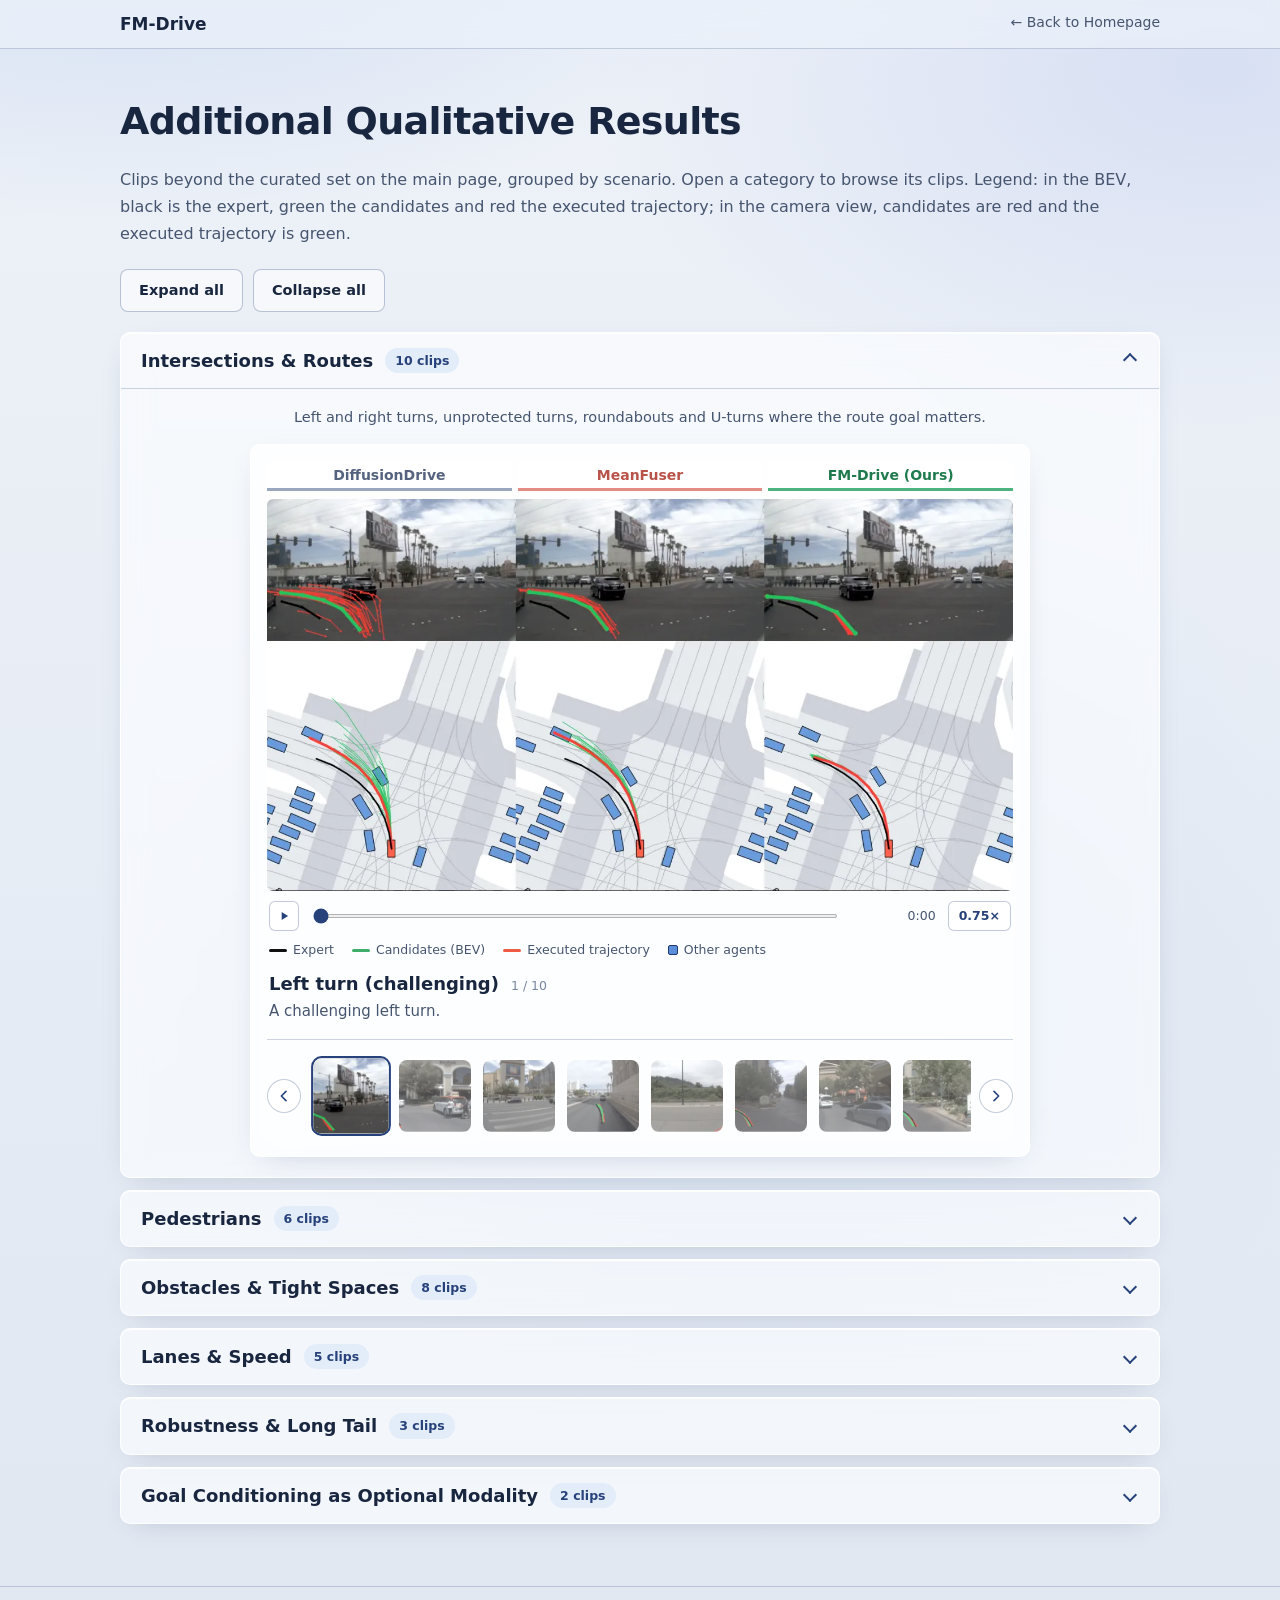
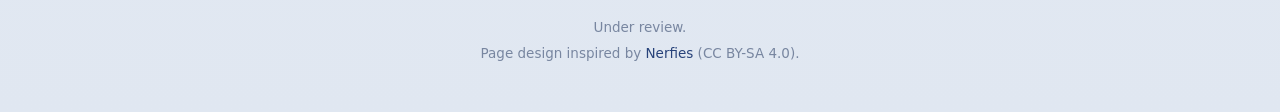
==== more.html @ 52876425 "release: project-page" ====
<!doctype html>
<html lang="en">
  <head>
    <meta charset="utf-8" />
    <meta name="viewport" content="width=device-width,initial-scale=1,viewport-fit=cover" />
    <title>More results · FM-Drive</title>
    <meta
      name="description"
      content="All additional qualitative clips for FM-Drive on NAVSIM navtest."
    />
    <meta name="author" content="Anonymous" />
    <meta name="robots" content="noindex" />
    <meta property="og:title" content="FM-Drive" />
    <meta
      property="og:description"
      content="All additional qualitative clips for FM-Drive on NAVSIM navtest."
    />
    <meta property="og:type" content="website" />
    <meta name="theme-color" content="#e3e9f3" />
    <link
      rel="icon"
      href="data:image/svg+xml,%3Csvg xmlns='http://www.w3.org/2000/svg' viewBox='0 0 32 32'%3E%3Crect width='32' height='32' rx='9' fill='%234f7fcc'/%3E%3Cpath d='M7 22c5 0 6-12 11-12 3 0 4 3 7 3' fill='none' stroke='white' stroke-width='3' stroke-linecap='round'/%3E%3C/svg%3E"
    />
    <link rel="stylesheet" href="assets/css/site.css?v=de468844" />
  </head>
  <body>
    <nav class="top">
      <div class="in">
        <a class="brand" href="index.html">FM-Drive</a>
        <div class="links"><a class="l" href="index.html">&larr; Back to Homepage</a></div>
      </div>
    </nav>
    <header class="wrap" style="padding-top: clamp(26px, 4vw, 40px)">
      <h1
        style="
          font-size: clamp(28px, 4vw, 38px);
          font-weight: 650;
          letter-spacing: -0.018em;
          margin: 0 0 12px;
        "
      >
        Additional Qualitative Results
      </h1>
      <p class="lede">
        Clips beyond the curated set on the main page, grouped by scenario. Open a category to
        browse its clips. Legend: in the BEV, black is the expert, green the candidates and red the
        executed trajectory; in the camera view, candidates are red and the executed trajectory is
        green.
      </p>
      <div class="tools">
        <button class="btn" type="button" data-acc="open">Expand all</button>
        <button class="btn" type="button" data-acc="close">Collapse all</button>
      </div>
    </header>
    <main class="wrap" style="padding-bottom: 30px">
      <details class="glass acc" open>
        <summary>
          <span class="t">Intersections &amp; Routes</span>
          <span class="cnt2">10 clips</span>
          <span class="chev"></span>
        </summary>
        <div class="accbody">
          <p class="secdesc">
            Left and right turns, unprotected turns, roundabouts and U-turns where the route goal
            matters.
          </p>
          <div class="viewer" data-sections="turns" data-more="1" data-cols="3"></div>
        </div>
      </details>
      <details class="glass acc">
        <summary>
          <span class="t">Pedestrians</span>
          <span class="cnt2">6 clips</span>
          <span class="chev"></span>
        </summary>
        <div class="accbody">
          <p class="secdesc">
            Pedestrian crossings, plus merging and cutting-in vehicles, yielding and heavy vehicles
            ahead.
          </p>
          <div class="viewer" data-sections="agents" data-more="1" data-cols="3"></div>
        </div>
      </details>
      <details class="glass acc">
        <summary>
          <span class="t">Obstacles &amp; Tight Spaces</span>
          <span class="cnt2">8 clips</span>
          <span class="chev"></span>
        </summary>
        <div class="accbody">
          <p class="secdesc">
            Avoiding parked vehicles and clutter, and threading narrow corridors.
          </p>
          <div class="viewer" data-sections="obstacles" data-more="1" data-cols="3"></div>
        </div>
      </details>
      <details class="glass acc">
        <summary>
          <span class="t">Lanes &amp; Speed</span>
          <span class="cnt2">5 clips</span>
          <span class="chev"></span>
        </summary>
        <div class="accbody">
          <p class="secdesc">
            Lane changes, gradual slow-downs and holding at a halt in dense traffic.
          </p>
          <div class="viewer" data-sections="lanes" data-more="1" data-cols="3"></div>
        </div>
      </details>
      <details class="glass acc">
        <summary>
          <span class="t">Robustness &amp; Long Tail</span>
          <span class="cnt2">3 clips</span>
          <span class="chev"></span>
        </summary>
        <div class="accbody">
          <p class="secdesc">
            Extreme illumination changes and unusual scenes that are rare in the training data.
          </p>
          <div class="viewer" data-sections="robust" data-more="1" data-cols="3"></div>
        </div>
      </details>
      <details class="glass acc">
        <summary>
          <span class="t">Goal Conditioning as Optional Modality</span>
          <span class="cnt2">2 clips</span>
          <span class="chev"></span>
        </summary>
        <div class="accbody">
          <p class="secdesc">
            The route goal is an optional input. Without it, the Gaussian-initialised candidate set
            stays multimodal across the feasible maneuvers while still retaining a solution close to
            the ground-truth trajectory.
          </p>
          <div class="viewer" data-sections="goal" data-more="1" data-cols="2"></div>
        </div>
      </details>
    </main>
    <footer>
      <div class="wrap">
        <p>Under review.</p>
        <p>
          Page design inspired by <a href="https://nerfies.github.io">Nerfies</a> (CC BY-SA 4.0).
        </p>
      </div>
    </footer>
    <script src="assets/js/clips.js?v=de468844" defer></script>
    <script src="assets/js/site.js?v=de468844" defer></script>
  </body>
</html>
---- assets/css/site.css ----
:root {
  --bg: #e9eef6;
  --ink: #19263f;
  --ink2: #46556f;
  --ink3: #7886a0;
  --blue: #3f6fbb;
  --blue-d: #27427a;
  --blue-l: #e3ecf9;
  --rule: rgba(39, 66, 122, 0.22);
  --glass: rgba(255, 255, 255, 0.6);
  --glass-b: rgba(255, 255, 255, 0.85);
  --shadow: 0 1px 0 rgba(255, 255, 255, 0.9) inset, 0 8px 28px -14px rgba(38, 58, 100, 0.28);
  --r: 10px;
  --sans:
    ui-sans-serif, system-ui, -apple-system, "Segoe UI", Inter, Roboto, "Helvetica Neue", Arial,
    sans-serif;
  --mono: ui-monospace, SFMono-Regular, Menlo, Consolas, monospace;
  color-scheme: light;
}
* {
  box-sizing: border-box;
}
html {
  scroll-behavior: smooth;
  scroll-padding-top: 64px;
}
body {
  margin: 0;
  font: 16px/1.7 var(--sans);
  color: var(--ink);
  -webkit-font-smoothing: antialiased;
  background:
    radial-gradient(1000px 520px at 10% -8%, rgba(130, 165, 228, 0.3), transparent 70%),
    radial-gradient(900px 520px at 95% 4%, rgba(165, 182, 232, 0.3), transparent 70%),
    radial-gradient(900px 700px at 60% 55%, rgba(150, 185, 225, 0.14), transparent 70%),
    linear-gradient(180deg, #eef2f8 0%, #e5ebf4 60%, #e0e7f1 100%);
  background-color: var(--bg);
}
a {
  color: var(--blue-d);
  text-decoration: none;
}
a:hover {
  text-decoration: underline;
}
img,
video {
  max-width: 100%;
  display: block;
}
.wrap {
  width: min(1040px, 100% - 32px);
  margin-inline: auto;
}
section {
  padding-block: clamp(30px, 4.5vw, 52px);
}
h1,
h2,
h3,
h4 {
  font-family: var(--sans);
  margin: 0;
  color: var(--ink);
}
h2 {
  font-size: clamp(24px, 2.8vw, 29px);
  font-weight: 650;
  letter-spacing: -0.01em;
  line-height: 1.2;
  padding-bottom: 10px;
  margin-bottom: 18px;
  border-bottom: 1px solid var(--rule);
}
h2 .n {
  color: var(--blue);
  margin-right: 0.5em;
  font-weight: 500;
}
h3 {
  font-size: clamp(18px, 2vw, 21px);
  font-weight: 600;
  line-height: 1.3;
}
.lede {
  color: var(--ink2);
  margin: 0 0 22px;
}
.glass {
  background: var(--glass);
  border: 1px solid var(--glass-b);
  border-radius: var(--r);
  box-shadow: var(--shadow);
  -webkit-backdrop-filter: blur(14px) saturate(1.3);
  backdrop-filter: blur(14px) saturate(1.3);
}

nav.top {
  position: sticky;
  top: 0;
  z-index: 50;
  background: rgba(236, 241, 248, 0.72);
  -webkit-backdrop-filter: blur(14px) saturate(1.3);
  backdrop-filter: blur(14px) saturate(1.3);
  border-bottom: 1px solid var(--rule);
}
nav.top .in {
  width: min(1040px, 100% - 32px);
  margin-inline: auto;
  display: flex;
  align-items: center;
  gap: 18px;
  height: 48px;
}
nav.top .brand {
  font: 600 17px var(--sans);
  color: var(--ink);
  margin-right: auto;
  white-space: nowrap;
}
nav.top .links {
  display: flex;
  gap: 20px;
  overflow-x: auto;
  scrollbar-width: none;
}
nav.top .links::-webkit-scrollbar {
  display: none;
}
nav.top a.l {
  font-size: 14px;
  color: var(--ink2);
  white-space: nowrap;
  padding: 4px 0;
  border-bottom: 2px solid transparent;
}
nav.top a.l:hover {
  color: var(--blue-d);
  border-color: var(--blue);
  text-decoration: none;
}

.hero {
  padding-top: clamp(34px, 5vw, 60px);
  padding-bottom: 10px;
  text-align: center;
}
.hero h1 {
  font-size: clamp(26px, 3.9vw, 38px);
  font-weight: 650;
  line-height: 1.25;
  letter-spacing: -0.018em;
  max-width: 27em;
  margin: 0 auto;
}
.hero h1 .nm {
  color: var(--blue-d);
}
.affil {
  margin: 16px 0 0;
  color: #c23b30;
  font-size: clamp(18px, 2.4vw, 24px);
  font-weight: 650;
  letter-spacing: 0.03em;
}
.btns {
  display: flex;
  flex-wrap: wrap;
  gap: 10px;
  justify-content: center;
  margin: 22px 0 clamp(22px, 3.4vw, 32px);
}
.btn {
  display: inline-flex;
  align-items: center;
  gap: 8px;
  padding: 8px 18px;
  border-radius: 8px;
  font-weight: 550;
  font-size: 14.5px;
  color: var(--ink);
  border: 1px solid rgba(39, 66, 122, 0.3);
  background: rgba(255, 255, 255, 0.55);
  transition:
    background 0.15s,
    border-color 0.15s;
}
.btn:hover {
  background: rgba(255, 255, 255, 0.95);
  border-color: var(--blue);
  text-decoration: none;
}
.btn.primary {
  background: var(--blue-d);
  border-color: var(--blue-d);
  color: #fff;
}
.btn.primary:hover {
  background: var(--blue);
}
.btn[aria-disabled="true"] {
  opacity: 0.5;
  pointer-events: none;
}
.btn svg {
  width: 16px;
  height: 16px;
}
figure {
  margin: 0;
}
.fig {
  padding: clamp(10px, 1.4vw, 16px);
}
.fig .img {
  border-radius: 6px;
  overflow: hidden;
  background: #fff;
}
.fig img {
  width: 100%;
  height: auto;
}
figcaption {
  font-size: 14px;
  color: var(--ink2);
  line-height: 1.6;
  padding: 12px 4px 2px;
  text-align: justify;
  hyphens: auto;
}
figcaption b {
  color: var(--ink);
  font-weight: 650;
}
.tldr {
  margin: 0 auto clamp(22px, 3.4vw, 32px);
  max-width: 860px;
  text-align: left;
  padding: 14px 20px;
  border-left: 3px solid var(--blue);
  background: rgba(255, 255, 255, 0.5);
  border-radius: 0 8px 8px 0;
  color: var(--ink2);
  font-size: 15.5px;
}
.tldr b {
  color: var(--ink);
  font-family: var(--sans);
  font-size: 1.05em;
}

.abstract {
  padding: clamp(20px, 3vw, 34px) clamp(20px, 4vw, 48px);
}
.abstract p {
  margin: 0 0 1em;
  color: #26344f;
  font: clamp(16px, 1.5vw, 17.5px)/1.75 var(--sans);
  text-align: justify;
  hyphens: auto;
}
.abstract p:last-child {
  margin: 0;
}

.two {
  display: grid;
  grid-template-columns: 1.05fr 0.95fr;
  gap: 16px;
  align-items: stretch;
}
.anim {
  background: #fff;
  border-radius: 6px;
  overflow: hidden;
  aspect-ratio: var(--ar, 16/9);
  display: grid;
  place-items: center;
}
.anim video,
.anim img {
  width: 100%;
  height: 100%;
  object-fit: contain;
}
.text-card {
  padding: clamp(18px, 2.6vw, 28px);
  display: flex;
  flex-direction: column;
  justify-content: center;
}
.text-card p {
  color: var(--ink2);
  margin: 10px 0 0;
  font-size: 15.5px;
}
h4.sub {
  font: 600 19px var(--sans);
  margin: 30px 0 12px;
}
.steps {
  display: flex;
  gap: 0;
  flex-wrap: wrap;
  margin-bottom: 16px;
  border: 1px solid var(--rule);
  border-radius: 8px;
  overflow: hidden;
  width: fit-content;
  max-width: 100%;
}
.steps button {
  font: 550 13.5px var(--sans);
  border: 0;
  border-right: 1px solid var(--rule);
  background: rgba(255, 255, 255, 0.45);
  color: var(--ink2);
  padding: 8px 14px;
  cursor: pointer;
  transition: background 0.15s;
}
.steps button:last-child {
  border-right: 0;
}
.steps button:hover {
  background: rgba(255, 255, 255, 0.9);
  color: var(--ink);
}
.steps button[aria-selected="true"] {
  background: var(--blue-d);
  color: #fff;
}
.steps b {
  opacity: 0.7;
  margin-right: 6px;
  font-weight: 600;
}
.fig2card {
  display: grid;
  grid-template-columns: minmax(0, 0.9fr) minmax(0, 1.1fr);
  gap: clamp(16px, 2.6vw, 30px);
  align-items: center;
  padding: clamp(12px, 1.8vw, 20px);
}
.f2 .img {
  border-radius: 6px;
  overflow: hidden;
  background: transparent;
}
.f2 img {
  width: 100%;
  height: auto;
}
.f2side .cap {
  margin: 0 0 16px;
  font-size: 13.5px;
  line-height: 1.6;
  color: var(--ink2);
  text-align: justify;
  hyphens: auto;
}
.f2side .cap b {
  color: var(--ink);
  font-weight: 650;
}
.f2side h3 {
  margin: 0 0 6px;
  padding-top: 14px;
  border-top: 1px solid var(--rule);
}
.f2side p {
  margin: 0 0 12px;
  color: var(--ink2);
  font-size: 14.5px;
}
.f2side .anim {
  margin: 2px 0 8px;
}
.f2side .cap2 {
  font-size: 13px;
  margin: 0;
}

.tables {
  display: grid;
  gap: 16px;
}
.tw {
  overflow-x: auto;
  padding: 4px 18px 14px;
}
table {
  border-collapse: collapse;
  width: 100%;
  font-size: 14.5px;
  font-variant-numeric: tabular-nums;
  min-width: 640px;
}
caption {
  text-align: justify;
  color: var(--ink2);
  font-size: 13.5px;
  padding: 14px 0 10px;
  caption-side: top;
  line-height: 1.5;
}
caption b {
  color: var(--ink);
}
th,
td {
  padding: 6px 10px;
  text-align: center;
  white-space: nowrap;
}
td.grp {
  vertical-align: middle;
  font-weight: 600;
  border-left: 0;
}
thead tr {
  border-top: 2px solid var(--ink);
  border-bottom: 1px solid var(--ink);
}
thead th {
  font-weight: 650;
  color: var(--ink);
  font-size: 13.5px;
  padding-block: 8px;
}
tbody tr:last-child {
  border-bottom: 2px solid var(--ink);
}
td.b {
  font-weight: 700;
  color: var(--ink);
}
tr.ours td {
  background: rgba(47, 145, 95, 0.14);
  color: #14583a;
}
tr.ours td:first-child {
  font-weight: 650;
}
tr.ref td {
  color: var(--ink3);
}
tr.sep td {
  padding: 0;
  height: 0;
  border-top: 1px solid rgba(25, 38, 63, 0.35);
}
td.dim {
  color: var(--ink3);
}

.chips {
  display: flex;
  gap: 2px;
  flex-wrap: wrap;
  justify-content: center;
  margin-bottom: 12px;
  border-bottom: 1px solid var(--rule);
}
.secnote {
  color: var(--ink2);
  margin: 0 0 14px;
  font-size: 14.5px;
  text-align: center;
}
.chips button {
  font: 550 13.5px var(--sans);
  border: 0;
  background: transparent;
  color: var(--ink2);
  padding: 9px 9px;
  cursor: pointer;
  border-bottom: 2px solid transparent;
  margin-bottom: -1px;
}
.chips button:hover {
  color: var(--ink);
}
.chips button[aria-selected="true"] {
  color: var(--blue-d);
  border-bottom-color: var(--blue-d);
  font-weight: 650;
}
.vwr {
  padding: clamp(10px, 1.6vw, 16px);
}
.cols {
  display: grid;
  gap: 6px;
  margin-bottom: 8px;
}
.c3 .cols {
  grid-template-columns: repeat(3, 1fr);
}
.c2 .cols {
  grid-template-columns: repeat(2, 1fr);
}
.cols span {
  font: 600 clamp(10.5px, 1.5vw, 14px)/1.2 var(--sans);
  text-align: center;
  padding: 6px 4px 5px;
  border-bottom: 3px solid;
  background: rgba(255, 255, 255, 0.75);
  border-radius: 4px 4px 0 0;
  white-space: nowrap;
  overflow: hidden;
  text-overflow: ellipsis;
}
.cols .dd {
  color: #55637e;
  border-color: #9aa7bf;
}
.cols .mf {
  color: #b9534a;
  border-color: #e38d86;
}
.cols .fm {
  color: #1f7a4d;
  border-color: #4fb37f;
}
.cols .ng {
  color: #5b51a8;
  border-color: #a59bdb;
}
.cols .wg {
  color: #1f7a4d;
  border-color: #4fb37f;
}
.screen {
  position: relative;
  border-radius: 6px;
  overflow: hidden;
  background: #fff;
  aspect-ratio: 1320/692;
  cursor: pointer;
}
.c2 .screen {
  aspect-ratio: 880/692;
}
.viewer {
  max-width: 780px;
  margin-inline: auto;
}
.viewer[data-cols="2"] {
  max-width: 540px;
}
.screen img,
.screen video {
  position: absolute;
  inset: 0;
  width: 100%;
  height: 100%;
  object-fit: cover;
}
.screen video {
  opacity: 0;
  transition: opacity 0.25s;
}
.screen.live video {
  opacity: 1;
}
.ctl {
  display: flex;
  align-items: center;
  gap: 12px;
  padding: 10px 2px 0;
}
.ctl button {
  flex: none;
  width: 30px;
  height: 30px;
  border-radius: 6px;
  border: 1px solid rgba(39, 66, 122, 0.28);
  background: rgba(255, 255, 255, 0.8);
  color: var(--blue-d);
  cursor: pointer;
  display: grid;
  place-items: center;
  padding: 0;
}
.ctl button:hover {
  background: #fff;
}
.ctl svg {
  width: 14px;
  height: 14px;
  fill: currentColor;
}
.ctl .spd {
  width: auto;
  padding: 0 10px;
  font: 600 12.5px var(--sans);
}
.ctl .tm {
  font: 12.5px var(--sans);
  font-variant-numeric: tabular-nums;
  color: var(--ink2);
  min-width: 84px;
  text-align: right;
}
.ctl input {
  flex: 1;
  accent-color: var(--blue-d);
  min-width: 0;
  height: 4px;
}
.legend {
  display: flex;
  flex-wrap: wrap;
  gap: 4px 18px;
  font-size: 12.5px;
  color: var(--ink2);
  padding: 8px 2px 0;
}
.legend i {
  display: inline-block;
  width: 18px;
  height: 3px;
  border-radius: 2px;
  vertical-align: middle;
  margin-right: 6px;
}
.legend .sw {
  display: inline-block;
  width: 10px;
  height: 10px;
  border-radius: 2px;
  background: #5b8ddb;
  border: 1px solid #1e3a6e;
  margin-right: 6px;
  vertical-align: -1px;
}
.info {
  padding: 12px 2px 2px;
  display: flex;
  flex-wrap: wrap;
  align-items: baseline;
  gap: 0 12px;
}
.info h3 {
  font-size: 18px;
}
.info .cnt {
  font-size: 12.5px;
  color: var(--ink3);
  font-variant-numeric: tabular-nums;
}
.info p {
  margin: 3px 0 0;
  color: var(--ink2);
  font-size: 15px;
  flex-basis: 100%;
}
.car {
  display: flex;
  align-items: center;
  gap: 8px;
  margin-top: 12px;
  padding-top: 12px;
  border-top: 1px solid var(--rule);
}
.car .nav {
  flex: none;
  width: 34px;
  height: 34px;
  border-radius: 50%;
  border: 1px solid rgba(39, 66, 122, 0.28);
  background: rgba(255, 255, 255, 0.85);
  color: var(--blue-d);
  display: grid;
  place-items: center;
  padding: 0;
  cursor: pointer;
}
.car .nav:hover {
  background: #fff;
  border-color: var(--blue);
}
.car .nav svg {
  width: 16px;
  height: 16px;
}
.strip {
  position: relative;
  flex: 1;
  min-width: 0;
  display: flex;
  gap: 8px;
  overflow-x: auto;
  padding: 6px 4px;
  scrollbar-width: none;
}
.strip::-webkit-scrollbar {
  display: none;
}
.thumb {
  flex: none;
  width: 76px;
  height: 76px;
  padding: 0;
  border: 2px solid transparent;
  border-radius: 10px;
  overflow: hidden;
  background: #fff;
  cursor: pointer;
  opacity: 0.7;
  transition:
    opacity 0.15s,
    transform 0.15s,
    border-color 0.15s;
}
.thumb:first-child {
  margin-left: auto;
}
.thumb:last-child {
  margin-right: auto;
}
.thumb:hover {
  opacity: 1;
}
.thumb[aria-current="true"] {
  border-color: var(--blue-d);
  opacity: 1;
  transform: scale(1.05);
}
.thumb img {
  width: 100%;
  height: 100%;
  object-fit: cover;
}

button.btn {
  font: inherit;
  font-weight: 550;
  font-size: 14.5px;
  cursor: pointer;
}
.tools {
  display: flex;
  gap: 10px;
  flex-wrap: wrap;
  margin: 16px 0 20px;
}
details.acc {
  margin-bottom: 12px;
}
details.acc > summary {
  list-style: none;
  cursor: pointer;
  display: flex;
  align-items: center;
  gap: 12px;
  padding: 15px 20px;
  border-radius: var(--r);
}
details.acc > summary::-webkit-details-marker {
  display: none;
}
details.acc > summary:hover {
  background: rgba(255, 255, 255, 0.5);
}
details.acc .t {
  font: 650 18px var(--sans);
}
details.acc .cnt2 {
  font-size: 12.5px;
  font-weight: 600;
  color: var(--blue-d);
  background: var(--blue-l);
  padding: 2px 10px;
  border-radius: 999px;
}
details.acc .chev {
  margin-left: auto;
  width: 10px;
  height: 10px;
  border-right: 2px solid var(--blue-d);
  border-bottom: 2px solid var(--blue-d);
  transform: rotate(45deg);
  transition: transform 0.2s;
  margin-right: 4px;
}
details.acc[open] .chev {
  transform: rotate(-135deg);
}
details.acc[open] > summary {
  border-bottom: 1px solid var(--rule);
  border-radius: var(--r) var(--r) 0 0;
}
.accbody {
  padding: 16px 20px 20px;
}
.secdesc {
  color: var(--ink2);
  margin: 0 0 14px;
  text-align: center;
  font-size: 14.5px;
}
.note {
  padding: 12px 18px;
  color: var(--ink2);
  font-size: 14.5px;
}

footer {
  padding: 26px 0 44px;
  text-align: center;
  color: var(--ink3);
  font-size: 13.5px;
  border-top: 1px solid var(--rule);
  margin-top: 20px;
}
footer p {
  margin: 3px 0;
}

@media (max-width: 860px) {
  .two,
  .fig2card {
    grid-template-columns: 1fr;
  }
  nav.top .hide-s {
    display: none;
  }
}
@media (max-width: 700px) {
  .fig .img.wide {
    overflow-x: auto;
  }
  .fig .img.wide img {
    min-width: 720px;
  }
}
@media (max-width: 520px) {
  .cols span {
    padding: 4px 1px 3px;
    font-size: 10px;
  }
  .cols {
    gap: 3px;
  }
  .thumb {
    width: 62px;
    height: 62px;
  }
  .car .nav {
    width: 30px;
    height: 30px;
  }
  .abstract p,
  figcaption {
    text-align: left;
  }
}
@supports not ((backdrop-filter: blur(1px)) or (-webkit-backdrop-filter: blur(1px))) {
  .glass {
    background: rgba(250, 252, 255, 0.92);
  }
}
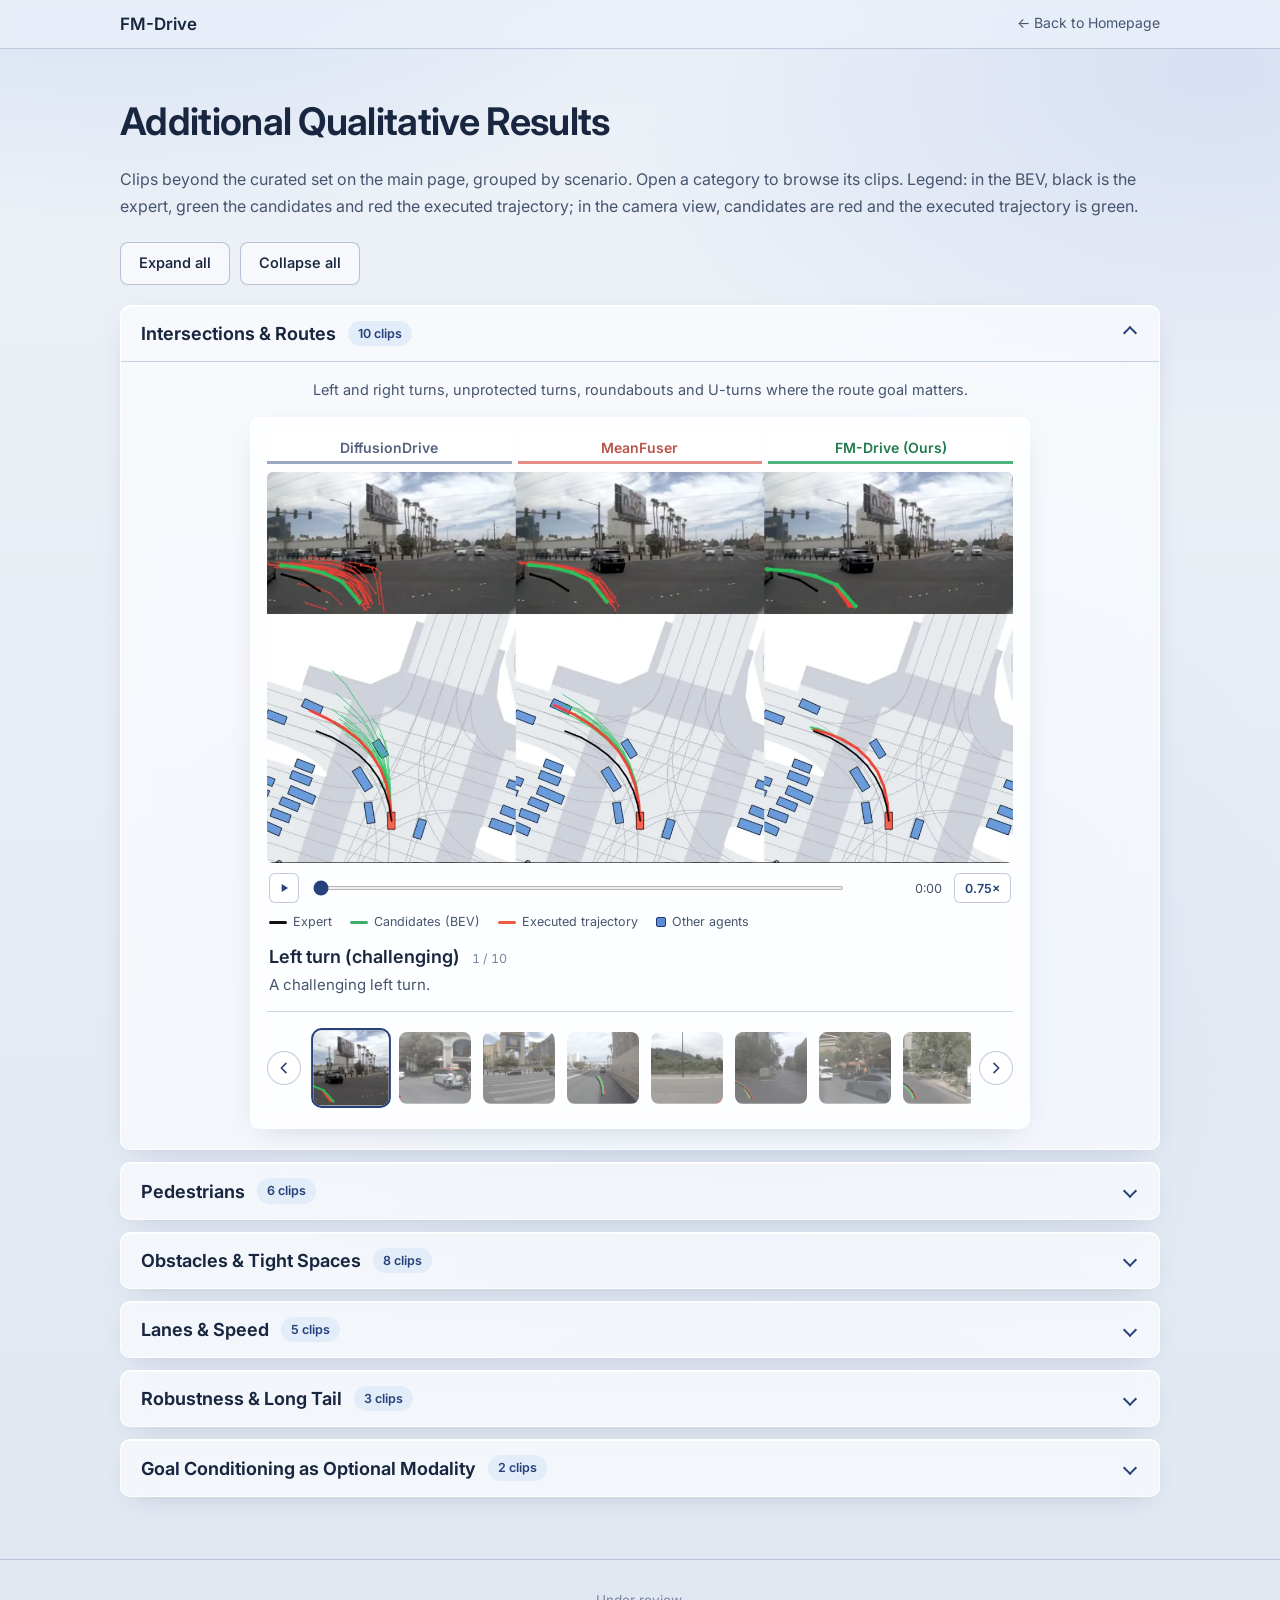
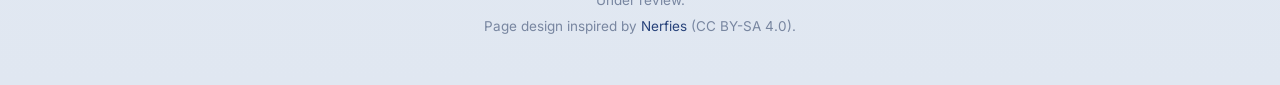
==== commit 8b23d366: "fix: mobile view" ====
--- a/more.html
+++ b/more.html
@@ -1,6 +1,15 @@
 <!doctype html>
 <html lang="en">
   <head>
+    <!-- Google tag (gtag.js) -->
+    <script async src="https://www.googletagmanager.com/gtag/js?id=G-0RGZ8GK63S"></script>
+    <script>
+      window.dataLayer = window.dataLayer || [];
+      function gtag(){dataLayer.push(arguments);}
+      gtag('js', new Date());
+
+      gtag('config', 'G-0RGZ8GK63S');
+    </script>
     <meta charset="utf-8" />
     <meta name="viewport" content="width=device-width,initial-scale=1,viewport-fit=cover" />
     <title>More results · FM-Drive</title>
@@ -21,7 +30,10 @@
       rel="icon"
       href="data:image/svg+xml,%3Csvg xmlns='http://www.w3.org/2000/svg' viewBox='0 0 32 32'%3E%3Crect width='32' height='32' rx='9' fill='%234f7fcc'/%3E%3Cpath d='M7 22c5 0 6-12 11-12 3 0 4 3 7 3' fill='none' stroke='white' stroke-width='3' stroke-linecap='round'/%3E%3C/svg%3E"
     />
-    <link rel="stylesheet" href="assets/css/site.css?v=de468844" />
+    <link rel="preconnect" href="https://fonts.googleapis.com" />
+    <link rel="preconnect" href="https://fonts.gstatic.com" crossorigin />
+    <link rel="stylesheet" href="https://fonts.googleapis.com/css2?family=Inter:wght@400..700&display=swap" />
+    <link rel="stylesheet" href="assets/css/site.css?v=fontfix1" />
   </head>
   <body>
     <nav class="top">
@@ -33,7 +45,7 @@
     <header class="wrap" style="padding-top: clamp(26px, 4vw, 40px)">
       <h1
         style="
-          font-size: clamp(28px, 4vw, 38px);
+          font-size: 38px;
           font-weight: 650;
           letter-spacing: -0.018em;
           margin: 0 0 12px;
--- a/assets/css/site.css
+++ b/assets/css/site.css
@@ -12,7 +12,7 @@
   --shadow: 0 1px 0 rgba(255, 255, 255, 0.9) inset, 0 8px 28px -14px rgba(38, 58, 100, 0.28);
   --r: 10px;
   --sans:
-    ui-sans-serif, system-ui, -apple-system, "Segoe UI", Inter, Roboto, "Helvetica Neue", Arial,
+    Inter, ui-sans-serif, system-ui, -apple-system, "Segoe UI", Roboto, "Helvetica Neue", Arial,
     sans-serif;
   --mono: ui-monospace, SFMono-Regular, Menlo, Consolas, monospace;
   color-scheme: light;
@@ -21,6 +21,8 @@
   box-sizing: border-box;
 }
 html {
+  -webkit-text-size-adjust: 100%;
+  text-size-adjust: 100%;
   scroll-behavior: smooth;
   scroll-padding-top: 64px;
 }
@@ -64,7 +66,7 @@
   color: var(--ink);
 }
 h2 {
-  font-size: clamp(24px, 2.8vw, 29px);
+  font-size: 29px;
   font-weight: 650;
   letter-spacing: -0.01em;
   line-height: 1.2;
@@ -78,7 +80,7 @@
   font-weight: 500;
 }
 h3 {
-  font-size: clamp(18px, 2vw, 21px);
+  font-size: 21px;
   font-weight: 600;
   line-height: 1.3;
 }
@@ -146,7 +148,7 @@
   text-align: center;
 }
 .hero h1 {
-  font-size: clamp(26px, 3.9vw, 38px);
+  font-size: 38px;
   font-weight: 650;
   line-height: 1.25;
   letter-spacing: -0.018em;
@@ -159,7 +161,7 @@
 .affil {
   margin: 16px 0 0;
   color: #c23b30;
-  font-size: clamp(18px, 2.4vw, 24px);
+  font-size: 24px;
   font-weight: 650;
   letter-spacing: 0.03em;
 }
@@ -256,7 +258,7 @@
 .abstract p {
   margin: 0 0 1em;
   color: #26344f;
-  font: clamp(16px, 1.5vw, 17.5px)/1.75 var(--sans);
+  font: 17.5px/1.75 var(--sans);
   text-align: justify;
   hyphens: auto;
 }
@@ -502,7 +504,7 @@
   grid-template-columns: repeat(2, 1fr);
 }
 .cols span {
-  font: 600 clamp(10.5px, 1.5vw, 14px)/1.2 var(--sans);
+  font: 600 14px/1.2 var(--sans);
   text-align: center;
   padding: 6px 4px 5px;
   border-bottom: 3px solid;
